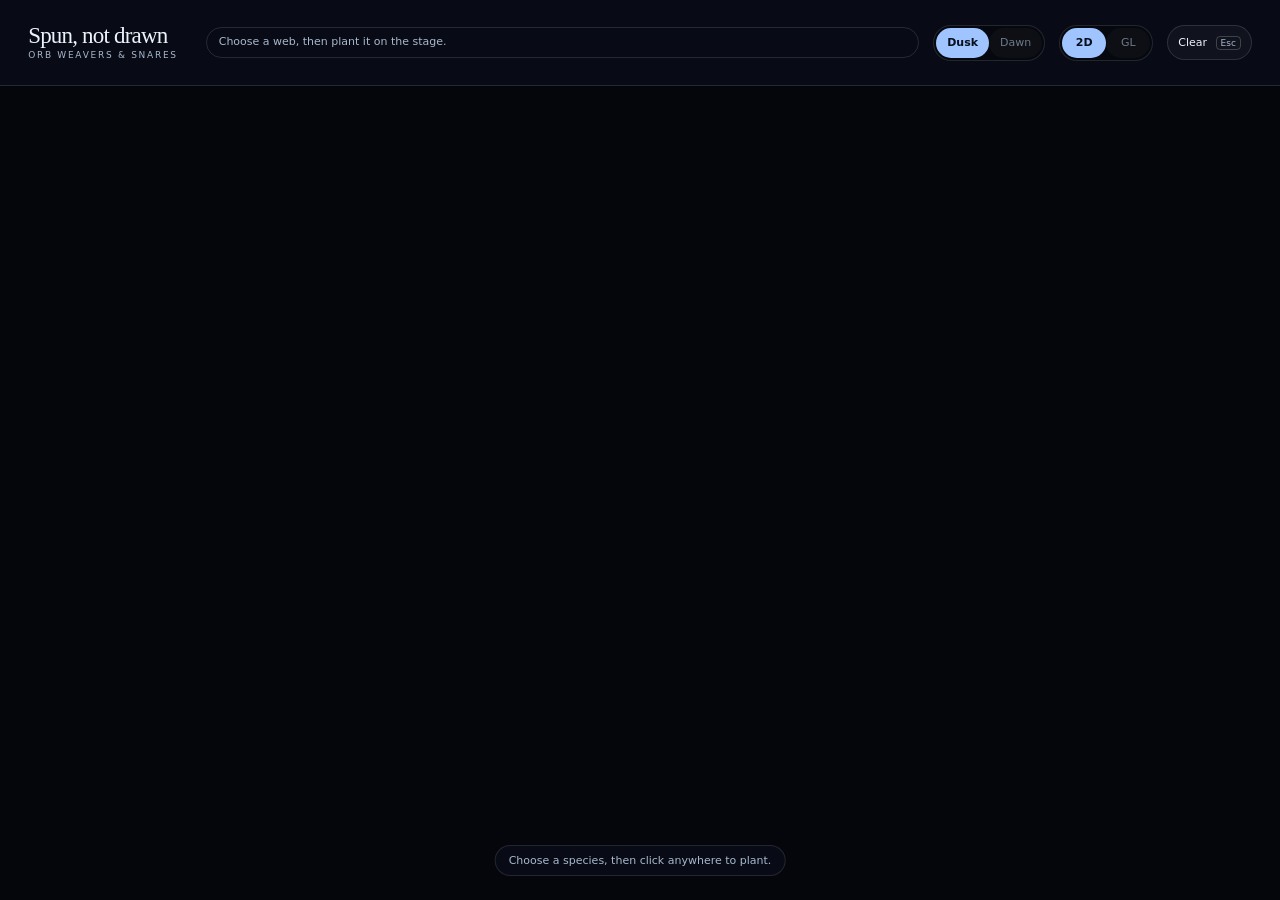
==== web/index.html @ 1213da6d "Phase 6: web part 1 (Canvas2D, overlay, UI) — verified on synthetic fixture" ====
<!doctype html>
<html lang="en">
<head>
  <meta charset="utf-8">
  <meta name="viewport" content="width=device-width, initial-scale=1, viewport-fit=cover">
  <meta name="theme-color" content="#05060c">
  <meta name="description" content="Watch Australian spiders build their webs, thread by thread.">
  <title>Spun, not drawn — orb weavers &amp; snares</title>
  <link rel="icon" type="image/svg+xml" href="icons/favicon.svg">
  <link rel="apple-touch-icon" href="icons/apple-touch-icon.png">
  <link rel="stylesheet" href="./style.css">
  <script type="module" src="./app.js"></script>
</head>
<body>
  <main class="app-shell">
    <header class="topbar" aria-label="Viewer controls">
      <a class="brand" href="./" aria-label="Spun, not drawn home">
        <span class="brand-title">Spun, not drawn</span>
        <span class="brand-subtitle">Orb weavers &amp; snares</span>
      </a>
      <nav class="species-area" aria-label="Choose a spider">
        <div class="species-rows" id="species-rows" role="radiogroup" aria-label="Spider species"></div>
      </nav>
      <div class="status-pill" id="status-pill" aria-hidden="true">Choose a web, then plant it on the stage.</div>
      <div class="control-group" role="radiogroup" aria-label="Lighting mode" id="mode-group">
        <button class="segment" type="button" role="radio" aria-checked="true" tabindex="0" data-value="dusk">Dusk</button>
        <button class="segment" type="button" role="radio" aria-checked="false" tabindex="-1" data-value="dawn" disabled>Dawn</button>
      </div>
      <div class="control-group" role="radiogroup" aria-label="Renderer" id="backend-group">
        <button class="segment" type="button" role="radio" aria-checked="true" tabindex="0" data-value="2d">2D</button>
        <button class="segment" type="button" role="radio" aria-checked="false" tabindex="-1" data-value="gl" disabled>GL</button>
      </div>
      <button class="clear-button" id="clear-button" type="button">Clear <kbd>Esc</kbd></button>
    </header>
    <section class="stage" id="stage" aria-label="Web building stage">
      <canvas id="web-canvas" tabindex="0" aria-label="A dark stage where spider webs are planted and built. Click or tap to plant the selected spider web; press Enter or Space while focused to plant at the centre. Press Escape to clear."></canvas>
      <canvas id="overlay-canvas" aria-hidden="true"></canvas>
      <p class="stage-hint" id="stage-hint">Choose a species, then click anywhere to plant.</p>
    </section>
    <span class="sr-only" id="live-status" role="status" aria-live="polite" aria-atomic="true"></span>
  </main>
</body>
</html>
---- web/style.css ----
:root {
  color-scheme: dark;
  --bg: #05060c;
  --surface: rgba(10, 14, 26, 0.72);
  --border: rgba(255, 255, 255, 0.12);
  --text: #edf3fa;
  --text-2: #a8b8cd;
  --muted: #8091a8;
  --accent: #9fc4ff;
  --accent-warm: #f0cf73;
  font-family: system-ui, -apple-system, BlinkMacSystemFont, "Segoe UI", sans-serif;
  background: var(--bg);
  color: var(--text);
  font-synthesis: none;
  text-rendering: optimizeLegibility;
}

* { box-sizing: border-box; }
html, body { width: 100%; height: 100%; min-width: 0; margin: 0; overflow: hidden; }
body { background: var(--bg); }
button, a { font: inherit; }
button { color: inherit; }
.app-shell { width: 100%; height: 100%; height: 100dvh; min-width: 0; display: grid; grid-template-rows: auto minmax(0, 1fr); overflow: hidden; }
.topbar {
  position: relative;
  z-index: 2;
  display: grid;
  grid-template-columns: max-content max-content minmax(180px, 1fr) auto auto auto;
  align-items: center;
  gap: 14px;
  min-height: 86px;
  padding: 12px clamp(14px, 2.2vw, 34px);
  border-bottom: 1px solid var(--border);
  background: var(--surface);
  backdrop-filter: blur(16px);
}
.brand { min-width: max-content; color: var(--text); text-decoration: none; display: grid; gap: 2px; }
.brand-title { font-family: Georgia, Cambria, "Times New Roman", serif; font-size: 23px; line-height: 1; letter-spacing: -0.035em; white-space: nowrap; }
.brand-subtitle { color: var(--text-2); font-size: 9px; line-height: 1.4; letter-spacing: .19em; text-transform: uppercase; white-space: nowrap; }
 .species-area { min-width: 0; overflow: hidden; }
.species-rows { display: grid; grid-template-columns: 1fr; gap: 5px; }
.species-row { display: flex; align-items: center; gap: 5px; min-width: 0; }
.row-label { width: 45px; flex: 0 0 45px; color: var(--text-2); font-size: 9px; font-weight: 700; letter-spacing: .11em; text-transform: uppercase; }
 .species-chips { display: flex; align-items: center; gap: 4px; min-width: 0; overflow: hidden; }
.chip, .segment, .clear-button {
  border: 1px solid var(--border);
  background: rgba(255,255,255,.035);
  transition: background-color .15s ease, border-color .15s ease, color .15s ease;
}
 .chip { flex: 0 0 auto; min-height: 27px; border-radius: 999px; padding: 4px 7px; color: var(--text-2); font-size: 10px; line-height: 1.2; cursor: pointer; white-space: nowrap; }
.chip:hover, .segment:not(:disabled):hover, .clear-button:hover { border-color: rgba(159,196,255,.52); background: rgba(159,196,255,.1); color: var(--text); }
.chip[aria-checked="true"] { color: #07101d; background: var(--accent); border-color: var(--accent); font-weight: 700; }
.status-pill { min-width: 0; max-width: 100%; overflow: hidden; border: 1px solid var(--border); border-radius: 16px; padding: 7px 12px; color: var(--text-2); font-size: 11px; line-height: 1.35; text-wrap: balance; font-variant-numeric: tabular-nums; }
@media (max-width: 1099px) { .status-pill { border-radius: 999px; padding: 9px 12px; line-height: normal; text-overflow: ellipsis; white-space: nowrap; } }
.control-group { display: inline-flex; align-items: center; flex: 0 0 auto; padding: 2px; border: 1px solid var(--border); border-radius: 999px; background: rgba(0,0,0,.24); }
.segment { min-width: 44px; min-height: 30px; border-color: transparent; border-radius: 999px; padding: 4px 10px; color: var(--text-2); font-size: 11px; cursor: pointer; }
.segment[aria-checked="true"] { color: #07101d; background: var(--accent); font-weight: 700; }
.segment:disabled { cursor: not-allowed; color: #8b96a6; opacity: .8; }
.clear-button { min-height: 35px; border-radius: 999px; padding: 5px 10px; color: var(--text); font-size: 11px; cursor: pointer; white-space: nowrap; }
kbd { margin-left: 5px; border: 1px solid rgba(255,255,255,.2); border-radius: 4px; padding: 1px 4px; color: var(--text-2); font: inherit; font-size: 9px; }
.stage { position: relative; min-width: 0; min-height: 0; overflow: hidden; background: var(--bg); }
.stage canvas { position: absolute; inset: 0; display: block; width: 100%; height: 100%; }
#web-canvas { z-index: 1; outline: none; touch-action: manipulation; }
#overlay-canvas { z-index: 2; pointer-events: none; }
#web-canvas:focus-visible { box-shadow: inset 0 0 0 2px var(--accent); }
.stage-hint { position: absolute; z-index: 3; left: 50%; bottom: 24px; transform: translateX(-50%); margin: 0; padding: 8px 13px; border: 1px solid rgba(255,255,255,.11); border-radius: 999px; background: rgba(10,14,26,.72); color: var(--text-2); font-size: 11px; white-space: nowrap; pointer-events: none; transition: opacity .25s ease; }
.stage-hint.hidden { opacity: 0; }
.sr-only { position: absolute; width: 1px; height: 1px; padding: 0; margin: -1px; overflow: hidden; clip: rect(0,0,0,0); white-space: nowrap; border: 0; }
:focus-visible { outline: 2px solid var(--accent); outline-offset: 3px; }

@media (max-width: 1099px) {
  .app-shell { grid-template-rows: auto minmax(0, 1fr); }
  .topbar { grid-template-columns: max-content minmax(0, 1fr) auto auto auto; grid-template-rows: auto auto; gap: 9px 12px; padding-block: 10px; }
  .brand { grid-column: 1; grid-row: 1; }
  .species-area { grid-column: 1 / -1; grid-row: 2; width: 100%; overflow-x: auto; overflow-y: hidden; -webkit-overflow-scrolling: touch; touch-action: pan-x; }
  .species-rows { display: flex; gap: 7px; width: max-content; min-width: 100%; padding: 2px 2px 5px; }
  .species-row { display: contents; }
  .row-label { display: none; }
  .species-chips { flex: 0 0 auto; }
  .status-pill { grid-column: 2; grid-row: 1; }
  #mode-group { grid-column: 3; grid-row: 1; }
  #backend-group { grid-column: 4; grid-row: 1; }
  .clear-button { grid-column: 5; grid-row: 1; min-height: 27px; padding: 3px 8px; }
  .species-area { scrollbar-width: none; -webkit-mask-image: linear-gradient(90deg, transparent 0, #000 22px, #000 calc(100% - 26px), transparent 100%); mask-image: linear-gradient(90deg, transparent 0, #000 22px, #000 calc(100% - 26px), transparent 100%); }
  .species-area::-webkit-scrollbar { display: none; }
}
@media (max-width: 720px) {
  .topbar { grid-template-columns: minmax(0, 1fr) auto auto; grid-template-rows: auto auto auto; gap: 8px 9px; padding: 10px 12px 8px; }
  .brand { grid-column: 1 / -1; grid-row: 1; }
  .brand-title { font-size: 21px; }
  .brand-subtitle { font-size: 8px; }
  .species-area { grid-column: 1 / -1; grid-row: 2; }
  .species-rows { gap: 6px; }
  .chip { min-height: 29px; padding-inline: 10px; font-size: 11px; }
  .status-pill { grid-column: 1 / -1; grid-row: 3; min-height: 32px; padding: 7px 10px; padding-right: 82px; font-size: 10px; }
  #mode-group { position: absolute; right: 113px; top: 9px; }
  #backend-group { position: absolute; right: 12px; top: 9px; }
  .control-group { background: rgba(0,0,0,.42); }
  .segment { min-width: 37px; min-height: 28px; padding: 4px 7px; font-size: 10px; }
  .clear-button { position: absolute; right: 20px; top: auto; bottom: 14px; z-index: 4; }
  .stage-hint { bottom: max(15px, env(safe-area-inset-bottom)); max-width: calc(100% - 24px); overflow: hidden; text-overflow: ellipsis; font-size: 10px; }
}
@media (prefers-reduced-motion: reduce) {
  *, *::before, *::after { scroll-behavior: auto !important; transition-duration: .01ms !important; animation-duration: .01ms !important; animation-iteration-count: 1 !important; }
}
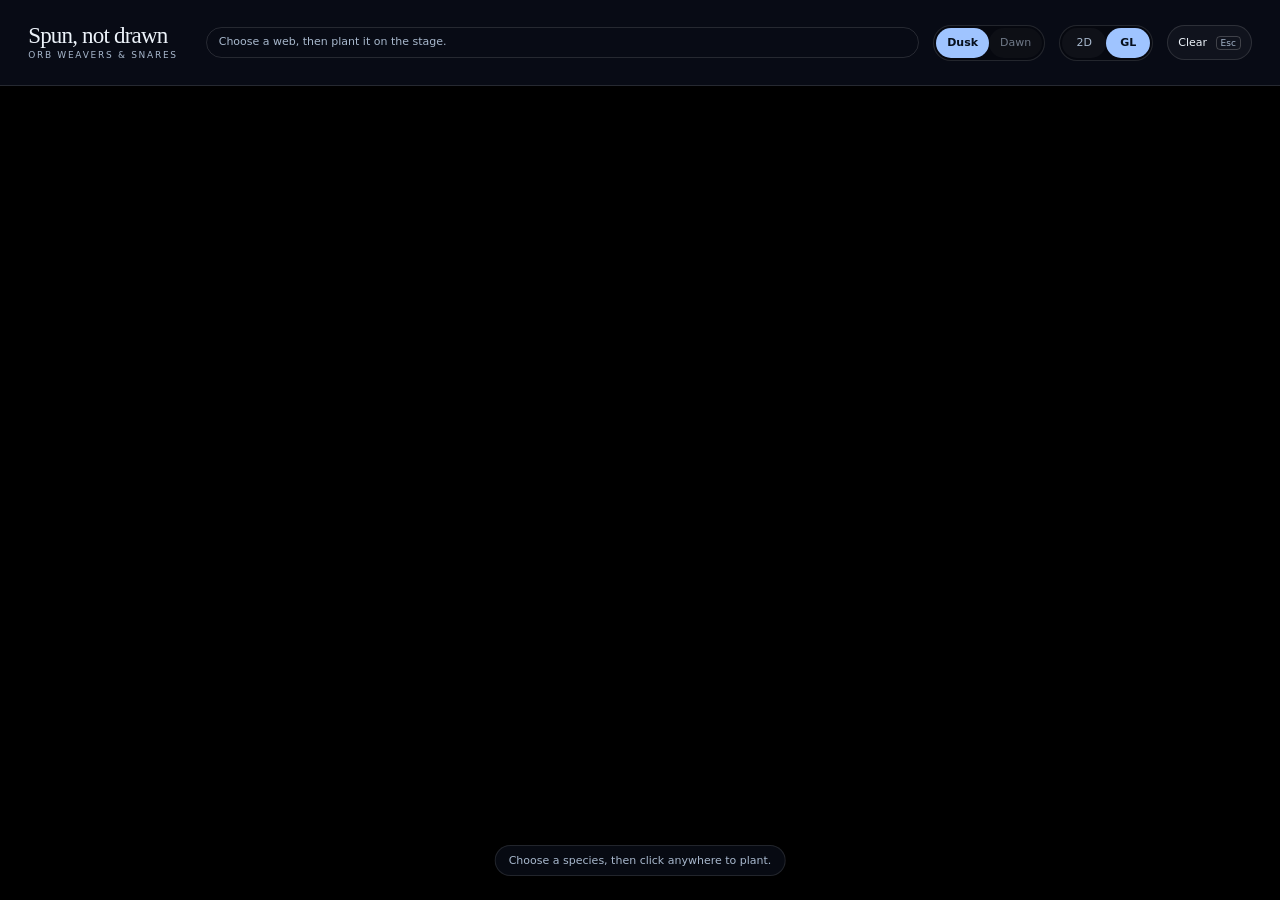
==== commit 03d20a19: "Phase 7: WebGL2 backend, parity, context loss, fallback" ====
--- a/web/index.html
+++ b/web/index.html
@@ -33,6 +33,7 @@
       <button class="clear-button" id="clear-button" type="button">Clear <kbd>Esc</kbd></button>
     </header>
     <section class="stage" id="stage" aria-label="Web building stage">
+      <canvas id="gl-canvas" class="inactive" aria-hidden="true"></canvas>
       <canvas id="web-canvas" tabindex="0" aria-label="A dark stage where spider webs are planted and built. Click or tap to plant the selected spider web; press Enter or Space while focused to plant at the centre. Press Escape to clear."></canvas>
       <canvas id="overlay-canvas" aria-hidden="true"></canvas>
       <p class="stage-hint" id="stage-hint">Choose a species, then click anywhere to plant.</p>
--- a/web/style.css
+++ b/web/style.css
@@ -60,6 +60,8 @@
 kbd { margin-left: 5px; border: 1px solid rgba(255,255,255,.2); border-radius: 4px; padding: 1px 4px; color: var(--text-2); font: inherit; font-size: 9px; }
 .stage { position: relative; min-width: 0; min-height: 0; overflow: hidden; background: var(--bg); }
 .stage canvas { position: absolute; inset: 0; display: block; width: 100%; height: 100%; }
+#gl-canvas { z-index: 0; pointer-events: none; }
+#gl-canvas.inactive { visibility: hidden; }
 #web-canvas { z-index: 1; outline: none; touch-action: manipulation; }
 #overlay-canvas { z-index: 2; pointer-events: none; }
 #web-canvas:focus-visible { box-shadow: inset 0 0 0 2px var(--accent); }
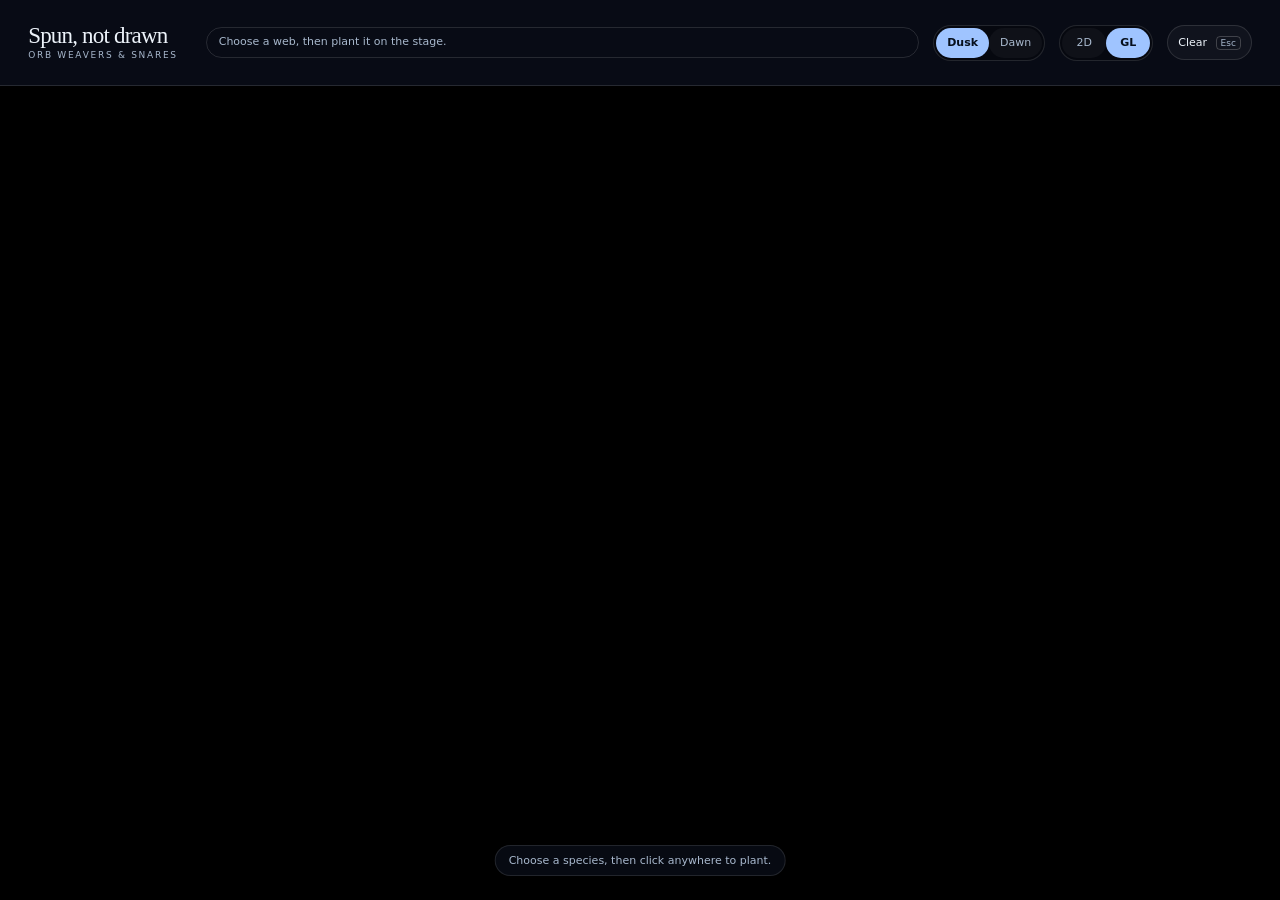
==== commit ec48b8c5: "Phase 8: Dawn dew condensation + offline shell (PWA)" ====
--- a/web/index.html
+++ b/web/index.html
@@ -8,6 +8,7 @@
   <title>Spun, not drawn — orb weavers &amp; snares</title>
   <link rel="icon" type="image/svg+xml" href="icons/favicon.svg">
   <link rel="apple-touch-icon" href="icons/apple-touch-icon.png">
+  <link rel="manifest" href="manifest.webmanifest">
   <link rel="stylesheet" href="./style.css">
   <script type="module" src="./app.js"></script>
 </head>
@@ -24,7 +25,7 @@
       <div class="status-pill" id="status-pill" aria-hidden="true">Choose a web, then plant it on the stage.</div>
       <div class="control-group" role="radiogroup" aria-label="Lighting mode" id="mode-group">
         <button class="segment" type="button" role="radio" aria-checked="true" tabindex="0" data-value="dusk">Dusk</button>
-        <button class="segment" type="button" role="radio" aria-checked="false" tabindex="-1" data-value="dawn" disabled>Dawn</button>
+        <button class="segment" type="button" role="radio" aria-checked="false" tabindex="-1" data-value="dawn">Dawn</button>
       </div>
       <div class="control-group" role="radiogroup" aria-label="Renderer" id="backend-group">
         <button class="segment" type="button" role="radio" aria-checked="true" tabindex="0" data-value="2d">2D</button>
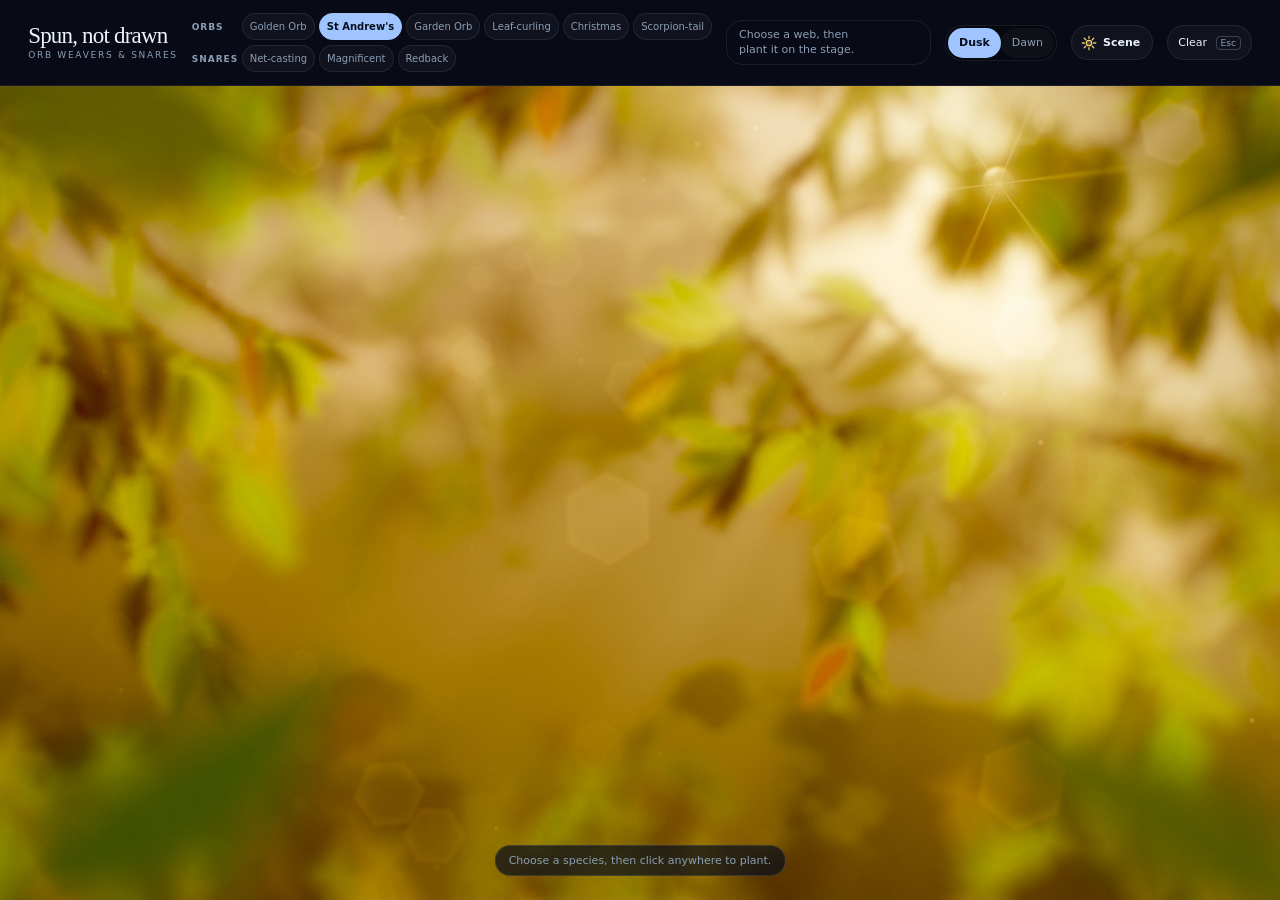
==== commit 7d1be16b: "Sunlit look: HDR pipeline with canopy, light shafts and scene settings Add a WebGL2 "Sunlit" look be" ====
--- a/web/index.html
+++ b/web/index.html
@@ -27,18 +27,19 @@
         <button class="segment" type="button" role="radio" aria-checked="true" tabindex="0" data-value="dusk">Dusk</button>
         <button class="segment" type="button" role="radio" aria-checked="false" tabindex="-1" data-value="dawn">Dawn</button>
       </div>
-      <div class="control-group" role="radiogroup" aria-label="Renderer" id="backend-group">
-        <button class="segment" type="button" role="radio" aria-checked="true" tabindex="0" data-value="2d">2D</button>
-        <button class="segment" type="button" role="radio" aria-checked="false" tabindex="-1" data-value="gl" disabled>GL</button>
-      </div>
+      <button class="scene-button" id="scene-button" type="button" aria-expanded="false" aria-controls="scene-panel">
+        <svg viewBox="0 0 20 20" aria-hidden="true"><circle cx="10" cy="10" r="3.4"/><path d="M10 1.6v2.6M10 15.8v2.6M1.6 10h2.6M15.8 10h2.6M4.1 4.1l1.8 1.8M14.1 14.1l1.8 1.8M4.1 15.9l1.8-1.8M14.1 5.9l1.8-1.8"/></svg>
+        <span>Scene</span>
+      </button>
       <button class="clear-button" id="clear-button" type="button">Clear <kbd>Esc</kbd></button>
     </header>
     <section class="stage" id="stage" aria-label="Web building stage">
       <canvas id="gl-canvas" class="inactive" aria-hidden="true"></canvas>
-      <canvas id="web-canvas" tabindex="0" aria-label="A dark stage where spider webs are planted and built. Click or tap to plant the selected spider web; press Enter or Space while focused to plant at the centre. Press Escape to clear."></canvas>
+      <canvas id="web-canvas" tabindex="0" aria-label="A stage where spider webs are planted and built. Click or tap to plant the selected spider web; press Enter or Space while focused to plant at the centre. Press Escape to clear."></canvas>
       <canvas id="overlay-canvas" aria-hidden="true"></canvas>
       <p class="stage-hint" id="stage-hint">Choose a species, then click anywhere to plant.</p>
     </section>
+    <aside class="scene-panel" id="scene-panel" aria-label="Scene settings" hidden></aside>
     <span class="sr-only" id="live-status" role="status" aria-live="polite" aria-atomic="true"></span>
   </main>
 </body>
--- a/web/style.css
+++ b/web/style.css
@@ -2,10 +2,10 @@
   color-scheme: dark;
   --bg: #05060c;
   --surface: rgba(10, 14, 26, 0.72);
-  --border: rgba(255, 255, 255, 0.12);
+  --border: rgba(255, 255, 255, 0.08);
   --text: #edf3fa;
-  --text-2: #a8b8cd;
-  --muted: #8091a8;
+  --text-2: #8c9eb5;
+  --muted: #53637a;
   --accent: #9fc4ff;
   --accent-warm: #f0cf73;
   font-family: system-ui, -apple-system, BlinkMacSystemFont, "Segoe UI", sans-serif;
@@ -42,21 +42,27 @@
 .species-row { display: flex; align-items: center; gap: 5px; min-width: 0; }
 .row-label { width: 45px; flex: 0 0 45px; color: var(--text-2); font-size: 9px; font-weight: 700; letter-spacing: .11em; text-transform: uppercase; }
  .species-chips { display: flex; align-items: center; gap: 4px; min-width: 0; overflow: hidden; }
-.chip, .segment, .clear-button {
+.chip, .segment, .clear-button, .scene-button {
   border: 1px solid var(--border);
   background: rgba(255,255,255,.035);
   transition: background-color .15s ease, border-color .15s ease, color .15s ease;
 }
  .chip { flex: 0 0 auto; min-height: 27px; border-radius: 999px; padding: 4px 7px; color: var(--text-2); font-size: 10px; line-height: 1.2; cursor: pointer; white-space: nowrap; }
-.chip:hover, .segment:not(:disabled):hover, .clear-button:hover { border-color: rgba(159,196,255,.52); background: rgba(159,196,255,.1); color: var(--text); }
+.chip:hover, .segment:not(:disabled):hover, .clear-button:hover, .scene-button:hover { border-color: rgba(159,196,255,.52); background: rgba(159,196,255,.1); color: var(--text); }
 .chip[aria-checked="true"] { color: #07101d; background: var(--accent); border-color: var(--accent); font-weight: 700; }
 .status-pill { min-width: 0; max-width: 100%; overflow: hidden; border: 1px solid var(--border); border-radius: 16px; padding: 7px 12px; color: var(--text-2); font-size: 11px; line-height: 1.35; text-wrap: balance; font-variant-numeric: tabular-nums; }
 @media (max-width: 1099px) { .status-pill { border-radius: 999px; padding: 9px 12px; line-height: normal; text-overflow: ellipsis; white-space: nowrap; } }
 .control-group { display: inline-flex; align-items: center; flex: 0 0 auto; padding: 2px; border: 1px solid var(--border); border-radius: 999px; background: rgba(0,0,0,.24); }
 .segment { min-width: 44px; min-height: 30px; border-color: transparent; border-radius: 999px; padding: 4px 10px; color: var(--text-2); font-size: 11px; cursor: pointer; }
 .segment[aria-checked="true"] { color: #07101d; background: var(--accent); font-weight: 700; }
-.segment:disabled { cursor: not-allowed; color: #8b96a6; opacity: .8; }
+.segment:disabled { cursor: not-allowed; color: var(--muted); }
 .clear-button { min-height: 35px; border-radius: 999px; padding: 5px 10px; color: var(--text); font-size: 11px; cursor: pointer; white-space: nowrap; }
+.scene-button { display: inline-flex; align-items: center; gap: 6px; min-height: 35px; border-radius: 999px; padding: 5px 12px 5px 9px; color: var(--text); font-size: 11px; font-weight: 600; cursor: pointer; white-space: nowrap; }
+.scene-button svg { width: 16px; height: 16px; fill: none; stroke: var(--accent-warm); stroke-width: 1.6; stroke-linecap: round; }
+.scene-button svg circle { fill: rgba(240,207,115,.25); }
+.scene-button[aria-expanded="true"] { color: #07101d; background: var(--accent-warm); border-color: var(--accent-warm); }
+.scene-button[aria-expanded="true"] svg { stroke: #3a2a05; }
+.scene-button[aria-expanded="true"] svg circle { fill: rgba(58,42,5,.25); }
 kbd { margin-left: 5px; border: 1px solid rgba(255,255,255,.2); border-radius: 4px; padding: 1px 4px; color: var(--text-2); font: inherit; font-size: 9px; }
 .stage { position: relative; min-width: 0; min-height: 0; overflow: hidden; background: var(--bg); }
 .stage canvas { position: absolute; inset: 0; display: block; width: 100%; height: 100%; }
@@ -81,7 +87,7 @@
   .species-chips { flex: 0 0 auto; }
   .status-pill { grid-column: 2; grid-row: 1; }
   #mode-group { grid-column: 3; grid-row: 1; }
-  #backend-group { grid-column: 4; grid-row: 1; }
+  .scene-button { grid-column: 4; grid-row: 1; }
   .clear-button { grid-column: 5; grid-row: 1; min-height: 27px; padding: 3px 8px; }
   .species-area { scrollbar-width: none; -webkit-mask-image: linear-gradient(90deg, transparent 0, #000 22px, #000 calc(100% - 26px), transparent 100%); mask-image: linear-gradient(90deg, transparent 0, #000 22px, #000 calc(100% - 26px), transparent 100%); }
   .species-area::-webkit-scrollbar { display: none; }
@@ -95,13 +101,108 @@
   .species-rows { gap: 6px; }
   .chip { min-height: 29px; padding-inline: 10px; font-size: 11px; }
   .status-pill { grid-column: 1 / -1; grid-row: 3; min-height: 32px; padding: 7px 10px; padding-right: 82px; font-size: 10px; }
-  #mode-group { position: absolute; right: 113px; top: 9px; }
-  #backend-group { position: absolute; right: 12px; top: 9px; }
+  #mode-group { position: absolute; right: 104px; top: 9px; }
+  .scene-button { position: absolute; right: 12px; top: 9px; min-height: 32px; padding: 4px 10px 4px 8px; font-size: 10px; }
   .control-group { background: rgba(0,0,0,.42); }
   .segment { min-width: 37px; min-height: 28px; padding: 4px 7px; font-size: 10px; }
   .clear-button { position: absolute; right: 20px; top: auto; bottom: 14px; z-index: 4; }
   .stage-hint { bottom: max(15px, env(safe-area-inset-bottom)); max-width: calc(100% - 24px); overflow: hidden; text-overflow: ellipsis; font-size: 10px; }
 }
+/* Scene panel ---------------------------------------------------------------- */
+.scene-panel {
+  --panel-bg: rgba(8, 11, 21, .8);
+  position: fixed;
+  z-index: 5;
+  top: var(--panel-top, 86px);
+  right: 0;
+  bottom: 0;
+  width: min(356px, 100vw);
+  display: grid;
+  grid-template-rows: auto minmax(0, 1fr) auto;
+  border-left: 1px solid var(--border);
+  background: var(--panel-bg);
+  backdrop-filter: blur(22px) saturate(1.35);
+  -webkit-backdrop-filter: blur(22px) saturate(1.35);
+  box-shadow: -24px 0 60px rgba(0,0,0,.35);
+  color: var(--text);
+  font-size: 12px;
+}
+.scene-panel[hidden] { display: none; }
+.panel-header { display: flex; align-items: flex-start; justify-content: space-between; gap: 12px; padding: 18px 18px 10px; }
+.panel-title { margin: 0; font-family: Georgia, Cambria, "Times New Roman", serif; font-size: 22px; font-weight: 400; letter-spacing: -.02em; outline: none; }
+.panel-note { margin: 3px 0 0; color: var(--text-2); font-size: 11px; }
+.panel-close { display: grid; place-items: center; width: 30px; height: 30px; flex: 0 0 30px; border: 1px solid var(--border); border-radius: 999px; background: rgba(255,255,255,.04); color: var(--text); cursor: pointer; }
+.panel-close svg { width: 12px; height: 12px; stroke: currentColor; stroke-width: 1.7; stroke-linecap: round; }
+.panel-close:hover { border-color: rgba(159,196,255,.52); background: rgba(159,196,255,.1); }
+.panel-body { overflow-y: auto; overscroll-behavior: contain; padding: 4px 18px 18px; scrollbar-width: thin; scrollbar-color: rgba(255,255,255,.18) transparent; }
+.panel-look { display: grid; gap: 6px; margin-bottom: 14px; }
+.panel-hint, .control-hint { margin: 0; color: var(--text-2); font-size: 10.5px; line-height: 1.45; }
+.panel-label { margin: 0 0 7px; color: var(--text-2); font-size: 9.5px; font-weight: 700; letter-spacing: .14em; text-transform: uppercase; }
+.preset-block { margin-bottom: 12px; }
+.presets { display: flex; flex-wrap: wrap; gap: 6px; }
+.preset { position: relative; min-height: 30px; border: 1px solid var(--border); border-radius: 999px; padding: 5px 11px 5px 26px; background: rgba(255,255,255,.035); color: var(--text-2); font-size: 11px; cursor: pointer; }
+.preset::before { content: ""; position: absolute; left: 7px; top: 50%; width: 13px; height: 13px; margin-top: -6.5px; border-radius: 50%; background: var(--swatch, linear-gradient(#27324d, #e59c5f)); box-shadow: inset 0 0 0 1px rgba(255,255,255,.18); }
+.preset[data-preset="golden"] { --swatch: radial-gradient(circle at 65% 30%, #ffd08a 0 22%, transparent 23%), linear-gradient(#27324d, #e59c5f); }
+.preset[data-preset="dawn"] { --swatch: radial-gradient(circle at 30% 30%, #fff1d6 0 22%, transparent 23%), linear-gradient(#50668c, #e7cdb4); }
+.preset[data-preset="noon"] { --swatch: radial-gradient(circle at 55% 22%, #fffaf0 0 22%, transparent 23%), linear-gradient(#6f9fd0, #cfe0cf); }
+.preset[data-preset="blue"] { --swatch: radial-gradient(circle at 25% 70%, #ffa487 0 18%, transparent 19%), linear-gradient(#141c36, #5b4a6e); }
+.preset[data-preset="moon"] { --swatch: radial-gradient(circle at 65% 30%, #dfe8ff 0 20%, transparent 21%), linear-gradient(#03050b, #1b2744); }
+.preset:hover { border-color: rgba(159,196,255,.52); color: var(--text); }
+.preset[aria-pressed="true"] { border-color: var(--accent-warm); color: var(--text); background: rgba(240,207,115,.12); }
+.panel-group { border-top: 1px solid rgba(255,255,255,.07); }
+.panel-group > summary { display: flex; align-items: center; justify-content: space-between; min-height: 42px; list-style: none; cursor: pointer; color: var(--text); font-size: 10.5px; font-weight: 700; letter-spacing: .13em; text-transform: uppercase; }
+.panel-group > summary::-webkit-details-marker { display: none; }
+.panel-group > summary > span::before { content: ""; display: inline-block; width: 6px; height: 6px; margin: 0 9px 2px 1px; border-right: 1.5px solid var(--text-2); border-bottom: 1.5px solid var(--text-2); transform: rotate(-45deg); transition: transform .15s ease; }
+.panel-group[open] > summary > span::before { transform: rotate(45deg); }
+.group-reset { border: 0; border-radius: 6px; padding: 4px 6px; background: none; color: var(--text-2); font-size: 10.5px; letter-spacing: 0; text-transform: none; font-weight: 500; cursor: pointer; }
+.group-reset:hover { color: var(--text); background: rgba(255,255,255,.06); }
+.group-body { display: grid; gap: 12px; padding: 2px 0 16px; }
+.control { display: grid; gap: 6px; }
+.control-head { display: flex; align-items: baseline; justify-content: space-between; gap: 10px; }
+.control label, .control-label { color: var(--text); font-size: 11.5px; }
+.control-value { color: var(--text-2); font-size: 11px; font-variant-numeric: tabular-nums; }
+.control-inline { display: flex; align-items: center; justify-content: space-between; gap: 10px; }
+.control-color { display: flex; align-items: center; justify-content: space-between; }
+.scene-panel input[type="range"] {
+  --fill: 50%;
+  width: 100%;
+  height: 18px;
+  margin: 0;
+  background: transparent;
+  -webkit-appearance: none;
+  appearance: none;
+  cursor: pointer;
+}
+.scene-panel input[type="range"]::-webkit-slider-runnable-track { height: 4px; border-radius: 999px; background: linear-gradient(90deg, var(--accent) var(--fill), rgba(255,255,255,.13) var(--fill)); }
+.scene-panel input[type="range"]::-moz-range-track { height: 4px; border-radius: 999px; background: linear-gradient(90deg, var(--accent) var(--fill), rgba(255,255,255,.13) var(--fill)); }
+.scene-panel input[type="range"]::-webkit-slider-thumb { -webkit-appearance: none; width: 14px; height: 14px; margin-top: -5px; border: 0; border-radius: 50%; background: #f4f8ff; box-shadow: 0 0 0 3px rgba(159,196,255,.22), 0 1px 4px rgba(0,0,0,.5); }
+.scene-panel input[type="range"]::-moz-range-thumb { width: 14px; height: 14px; border: 0; border-radius: 50%; background: #f4f8ff; box-shadow: 0 0 0 3px rgba(159,196,255,.22), 0 1px 4px rgba(0,0,0,.5); }
+.scene-panel input[type="range"]:focus-visible { outline: none; }
+.scene-panel input[type="range"]:focus-visible::-webkit-slider-thumb { box-shadow: 0 0 0 3px var(--accent); }
+.scene-panel input[type="range"]:focus-visible::-moz-range-thumb { box-shadow: 0 0 0 3px var(--accent); }
+.scene-panel input[type="color"] { width: 44px; height: 24px; padding: 0; border: 1px solid rgba(255,255,255,.18); border-radius: 7px; background: none; cursor: pointer; }
+.scene-panel input[type="color"]::-webkit-color-swatch-wrapper { padding: 2px; }
+.scene-panel input[type="color"]::-webkit-color-swatch { border: 0; border-radius: 5px; }
+.scene-panel input[type="color"]::-moz-color-swatch { border: 0; border-radius: 5px; }
+.scene-panel select { min-height: 30px; max-width: 60%; border: 1px solid var(--border); border-radius: 8px; padding: 4px 26px 4px 9px; background: rgba(255,255,255,.05) url("data:image/svg+xml,%3Csvg xmlns='http://www.w3.org/2000/svg' viewBox='0 0 10 6'%3E%3Cpath d='M1 1l4 4 4-4' fill='none' stroke='%238c9eb5' stroke-width='1.4'/%3E%3C/svg%3E") no-repeat right 9px center / 9px 6px; color: var(--text); font: inherit; font-size: 11.5px; -webkit-appearance: none; appearance: none; cursor: pointer; }
+.scene-panel select option { background: #0b1020; color: var(--text); }
+.segments { display: inline-flex; align-items: center; padding: 2px; border: 1px solid var(--border); border-radius: 999px; background: rgba(0,0,0,.24); }
+.panel-look .segments { display: flex; }
+.panel-look .segments .segment { flex: 1 1 0; min-height: 32px; font-size: 12px; }
+.sun-pad { position: relative; height: 128px; border: 1px solid var(--border); border-radius: 12px; background: radial-gradient(circle at var(--sun-x, 70%) var(--sun-y, 20%), rgba(255,210,140,.35), transparent 45%), linear-gradient(#162038, #37304a); cursor: crosshair; touch-action: none; overflow: hidden; }
+.sun-pad-stage { position: absolute; left: 22.2%; top: 22.2%; width: 55.6%; height: 55.6%; border: 1px dashed rgba(255,255,255,.35); border-radius: 4px; }
+.sun-pad-dot { position: absolute; width: 16px; height: 16px; margin: -8px 0 0 -8px; border-radius: 50%; background: #ffe2a8; box-shadow: 0 0 0 4px rgba(255,210,140,.28), 0 0 18px 6px rgba(255,190,110,.55); pointer-events: none; }
+.panel-footer { display: flex; gap: 8px; padding: 12px 18px calc(12px + env(safe-area-inset-bottom)); border-top: 1px solid rgba(255,255,255,.07); }
+.panel-action { flex: 1 1 0; min-height: 34px; border: 1px solid var(--border); border-radius: 999px; padding: 6px 12px; background: rgba(255,255,255,.04); color: var(--text); font-size: 11.5px; cursor: pointer; }
+.panel-action.small { flex: 0 0 auto; min-height: 28px; padding: 4px 10px; font-size: 11px; }
+.panel-action:hover { border-color: rgba(159,196,255,.52); background: rgba(159,196,255,.1); }
+.scene-panel.is-classic .sunlit-only { display: none; }
+@media (max-width: 720px) {
+  .scene-panel { top: auto; left: 0; width: 100%; max-height: min(64vh, 560px); border-left: 0; border-top: 1px solid var(--border); border-radius: 18px 18px 0 0; box-shadow: 0 -20px 60px rgba(0,0,0,.45); }
+  .panel-header { padding: 14px 16px 8px; }
+  .panel-body { padding: 2px 16px 14px; }
+}
+
 @media (prefers-reduced-motion: reduce) {
   *, *::before, *::after { scroll-behavior: auto !important; transition-duration: .01ms !important; animation-duration: .01ms !important; animation-iteration-count: 1 !important; }
 }
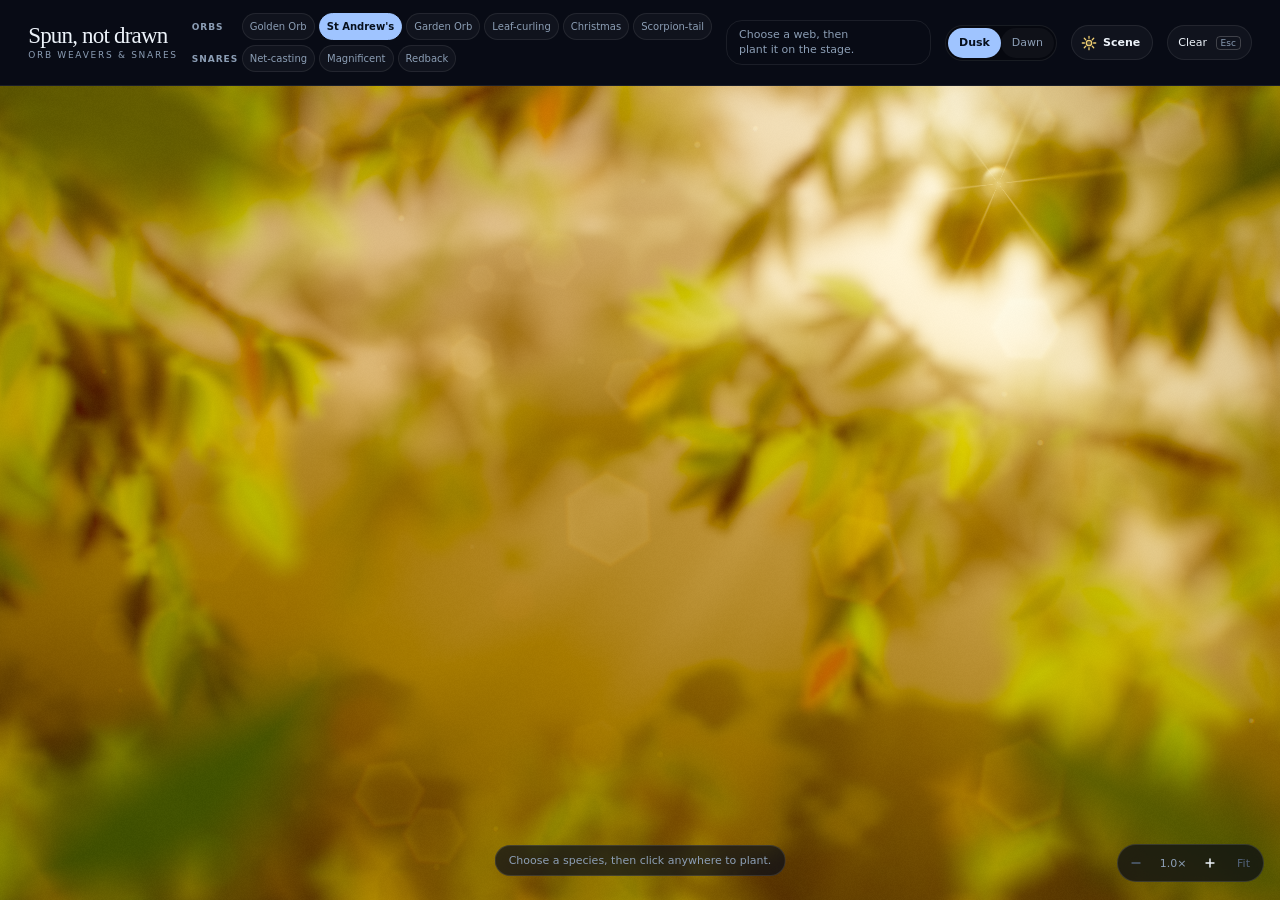
==== commit 4ff090ad: "Ray-marched 3-D spiders, macro zoom, filled leaves and egg sacs - 3-D spiders for all nine species: " ====
--- a/web/index.html
+++ b/web/index.html
@@ -38,6 +38,12 @@
       <canvas id="web-canvas" tabindex="0" aria-label="A stage where spider webs are planted and built. Click or tap to plant the selected spider web; press Enter or Space while focused to plant at the centre. Press Escape to clear."></canvas>
       <canvas id="overlay-canvas" aria-hidden="true"></canvas>
       <p class="stage-hint" id="stage-hint">Choose a species, then click anywhere to plant.</p>
+      <div class="zoom-hud" id="zoom-hud" role="group" aria-label="Zoom" hidden>
+        <button type="button" class="zoom-button" id="zoom-out" aria-label="Zoom out"><svg viewBox="0 0 16 16" aria-hidden="true"><path d="M3.5 8h9"/></svg></button>
+        <span class="zoom-level" id="zoom-level">1.0×</span>
+        <button type="button" class="zoom-button" id="zoom-in" aria-label="Zoom in"><svg viewBox="0 0 16 16" aria-hidden="true"><path d="M3.5 8h9M8 3.5v9"/></svg></button>
+        <button type="button" class="zoom-fit" id="zoom-reset">Fit</button>
+      </div>
     </section>
     <aside class="scene-panel" id="scene-panel" aria-label="Scene settings" hidden></aside>
     <span class="sr-only" id="live-status" role="status" aria-live="polite" aria-atomic="true"></span>
--- a/web/style.css
+++ b/web/style.css
@@ -73,6 +73,17 @@
 #web-canvas:focus-visible { box-shadow: inset 0 0 0 2px var(--accent); }
 .stage-hint { position: absolute; z-index: 3; left: 50%; bottom: 24px; transform: translateX(-50%); margin: 0; padding: 8px 13px; border: 1px solid rgba(255,255,255,.11); border-radius: 999px; background: rgba(10,14,26,.72); color: var(--text-2); font-size: 11px; white-space: nowrap; pointer-events: none; transition: opacity .25s ease; }
 .stage-hint.hidden { opacity: 0; }
+.zoom-hud { position: absolute; z-index: 3; right: 16px; bottom: 18px; display: flex; align-items: center; gap: 2px; padding: 3px; border: 1px solid rgba(255,255,255,.12); border-radius: 999px; background: rgba(8,11,21,.72); backdrop-filter: blur(12px); -webkit-backdrop-filter: blur(12px); }
+.zoom-hud[hidden] { display: none; }
+.zoom-button, .zoom-fit { display: grid; place-items: center; min-width: 30px; height: 30px; border: 0; border-radius: 999px; background: none; color: var(--text); cursor: pointer; }
+.zoom-button svg { width: 14px; height: 14px; stroke: currentColor; stroke-width: 1.7; stroke-linecap: round; }
+.zoom-fit { padding: 0 10px; font-size: 11px; }
+.zoom-button:hover, .zoom-fit:hover { background: rgba(159,196,255,.14); }
+.zoom-button:disabled, .zoom-fit:disabled { color: var(--muted); cursor: default; background: none; }
+.zoom-level { min-width: 40px; color: var(--text-2); font-size: 11px; text-align: center; font-variant-numeric: tabular-nums; }
+body.panel-open .zoom-hud { right: calc(min(356px, 100vw) + 16px); }
+#web-canvas.can-pan { cursor: grab; }
+#web-canvas.panning { cursor: grabbing; }
 .sr-only { position: absolute; width: 1px; height: 1px; padding: 0; margin: -1px; overflow: hidden; clip: rect(0,0,0,0); white-space: nowrap; border: 0; }
 :focus-visible { outline: 2px solid var(--accent); outline-offset: 3px; }
 
@@ -107,6 +118,8 @@
   .segment { min-width: 37px; min-height: 28px; padding: 4px 7px; font-size: 10px; }
   .clear-button { position: absolute; right: 20px; top: auto; bottom: 14px; z-index: 4; }
   .stage-hint { bottom: max(15px, env(safe-area-inset-bottom)); max-width: calc(100% - 24px); overflow: hidden; text-overflow: ellipsis; font-size: 10px; }
+  .zoom-hud { right: 10px; bottom: max(56px, calc(env(safe-area-inset-bottom) + 50px)); }
+  body.panel-open .zoom-hud { display: none; }
 }
 /* Scene panel ---------------------------------------------------------------- */
 .scene-panel {
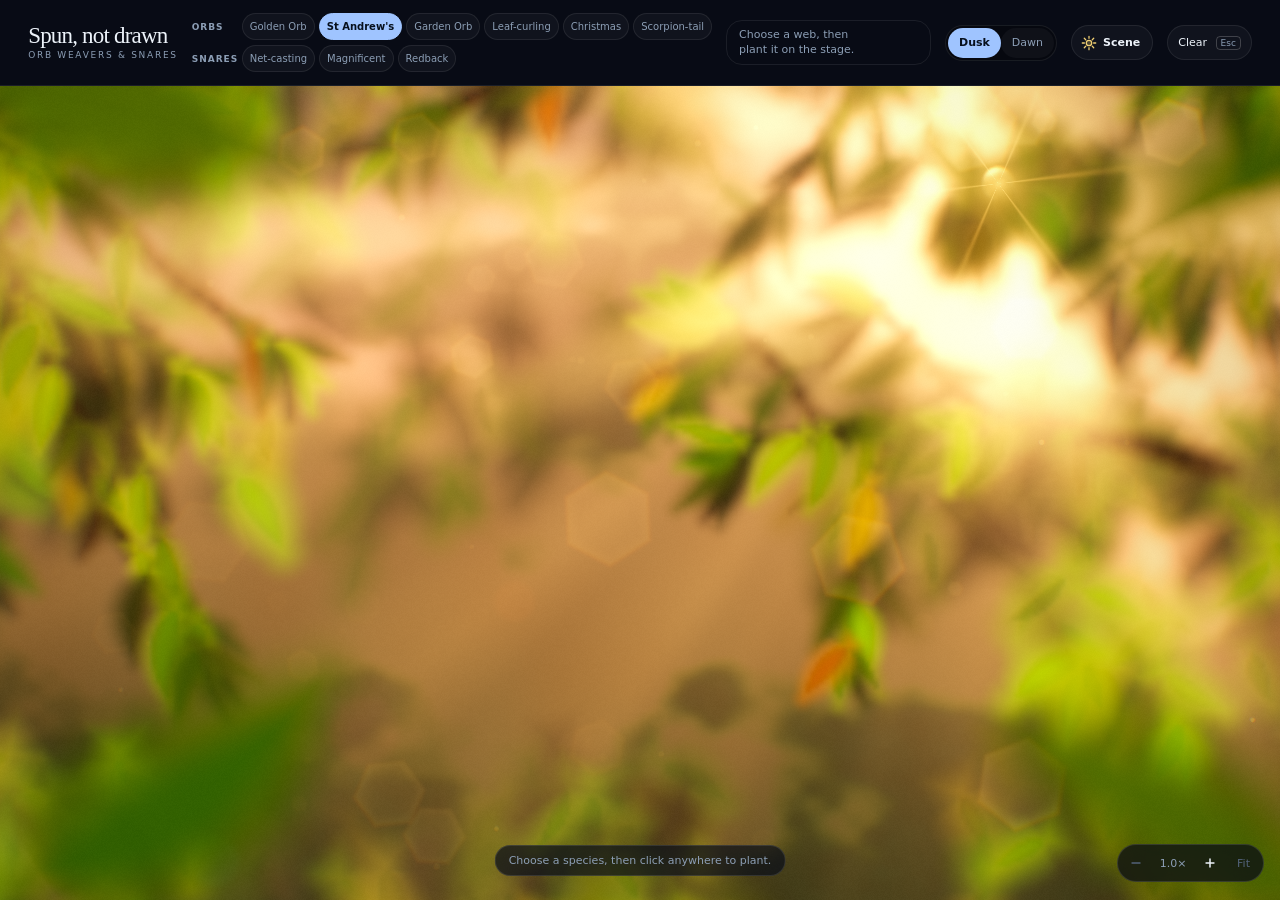
==== commit 60a7edee: "Fix blank viewer after an update served by the old service worker The previous worker answered shell" ====
--- a/web/index.html
+++ b/web/index.html
@@ -10,6 +10,22 @@
   <link rel="apple-touch-icon" href="icons/apple-touch-icon.png">
   <link rel="manifest" href="manifest.webmanifest">
   <link rel="stylesheet" href="./style.css">
+  <script>
+    // An older service worker may have answered this page's styles and scripts from the previous
+    // release. If this release's app.js has not marked the page when the new worker takes over,
+    // reload once so every file comes from the same release.
+    if (navigator.serviceWorker && navigator.serviceWorker.controller) {
+      navigator.serviceWorker.addEventListener("controllerchange", () => {
+        if (document.documentElement.dataset.shell === "2") return;
+        try {
+          if (sessionStorage.getItem("spun-shell-reload")) return;
+          sessionStorage.setItem("spun-shell-reload", "1");
+        } catch { return; }
+        location.reload();
+      }, { once: true });
+      navigator.serviceWorker.getRegistration().then(r => r && r.update()).catch(() => {});
+    }
+  </script>
   <script type="module" src="./app.js"></script>
 </head>
 <body>
